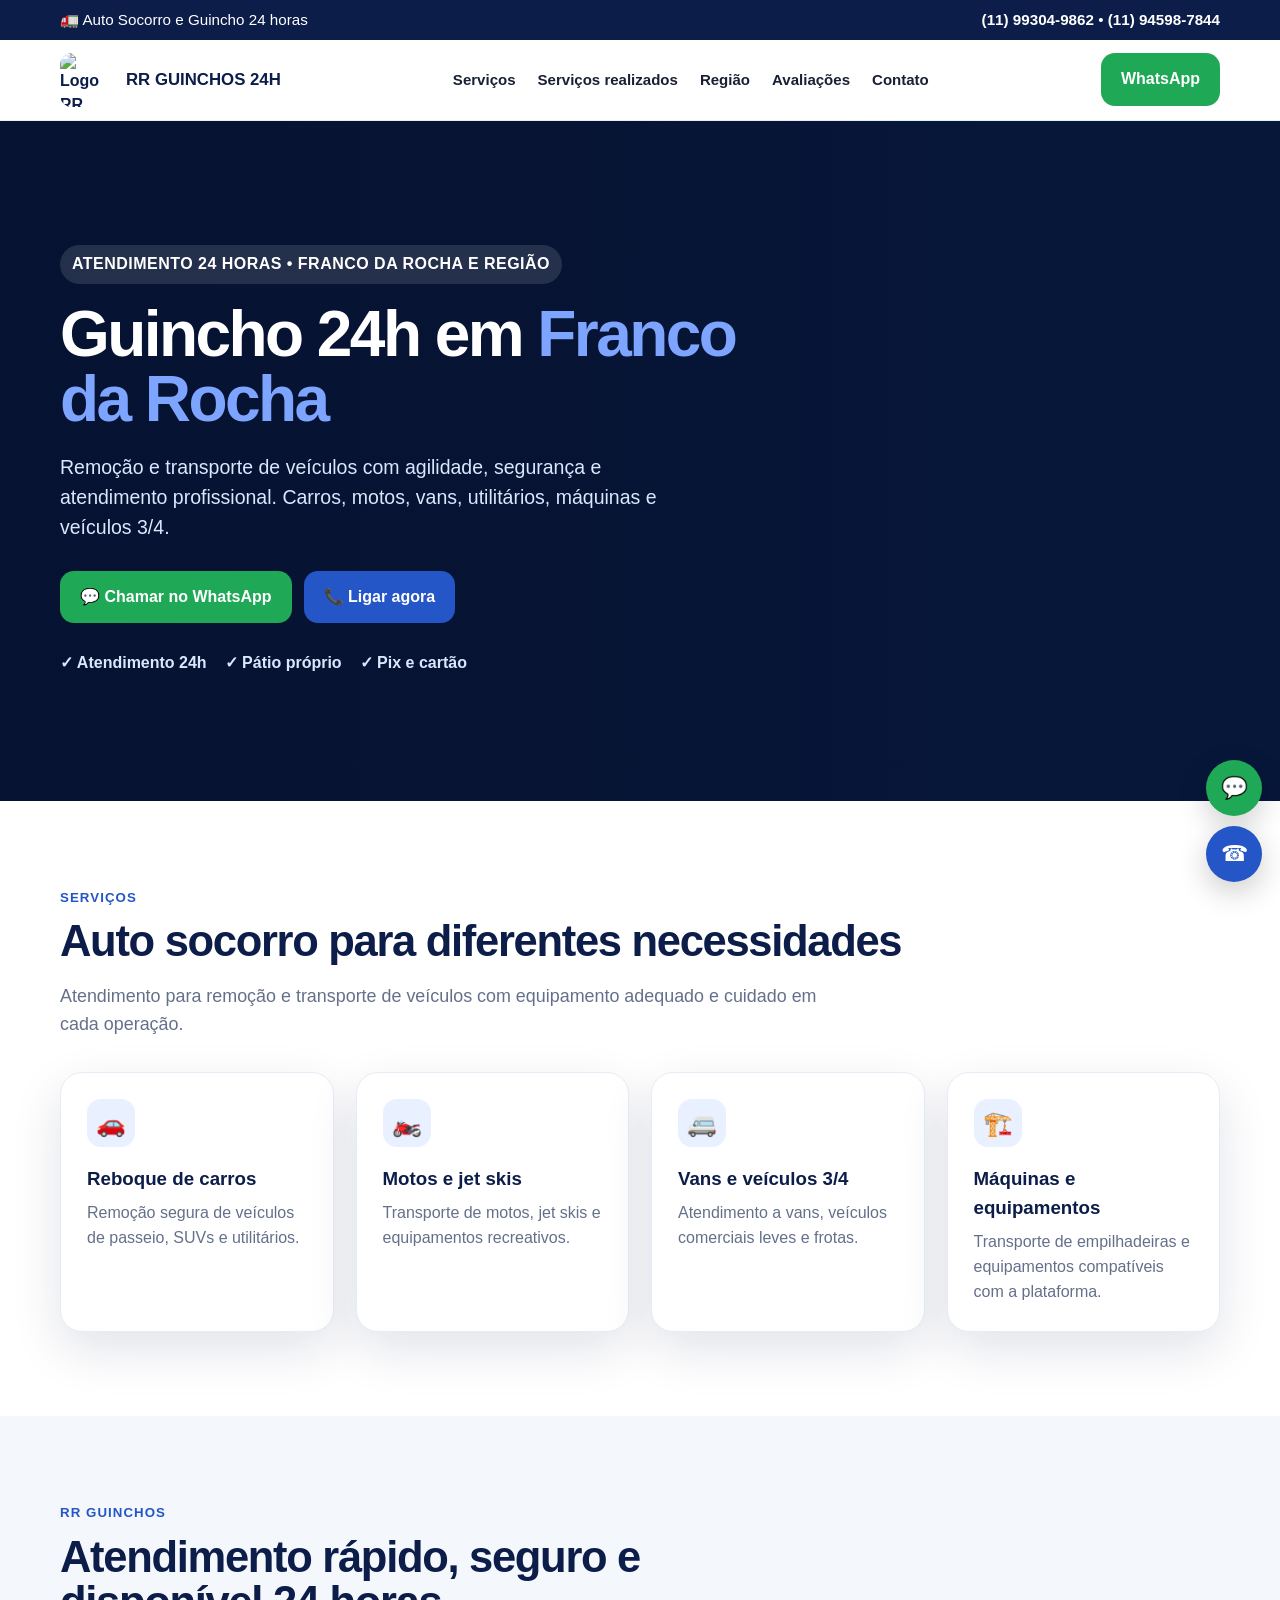
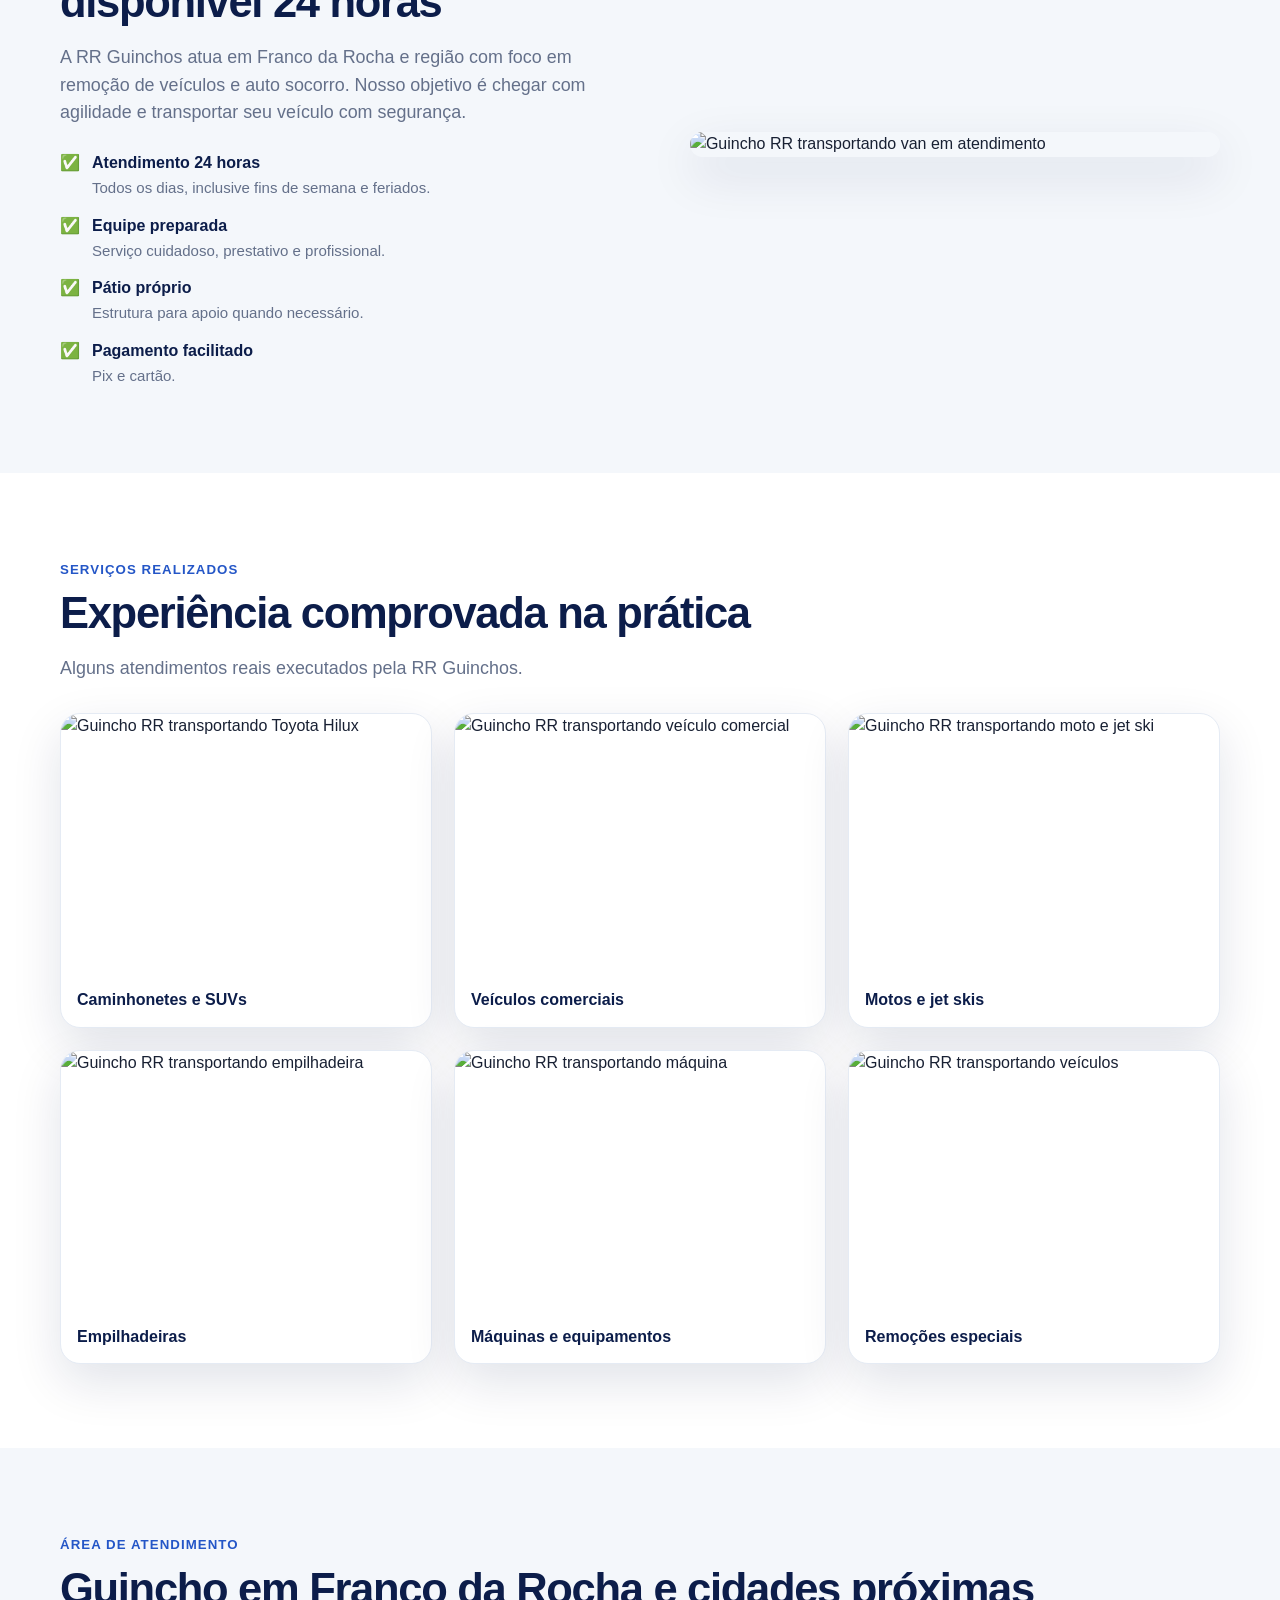
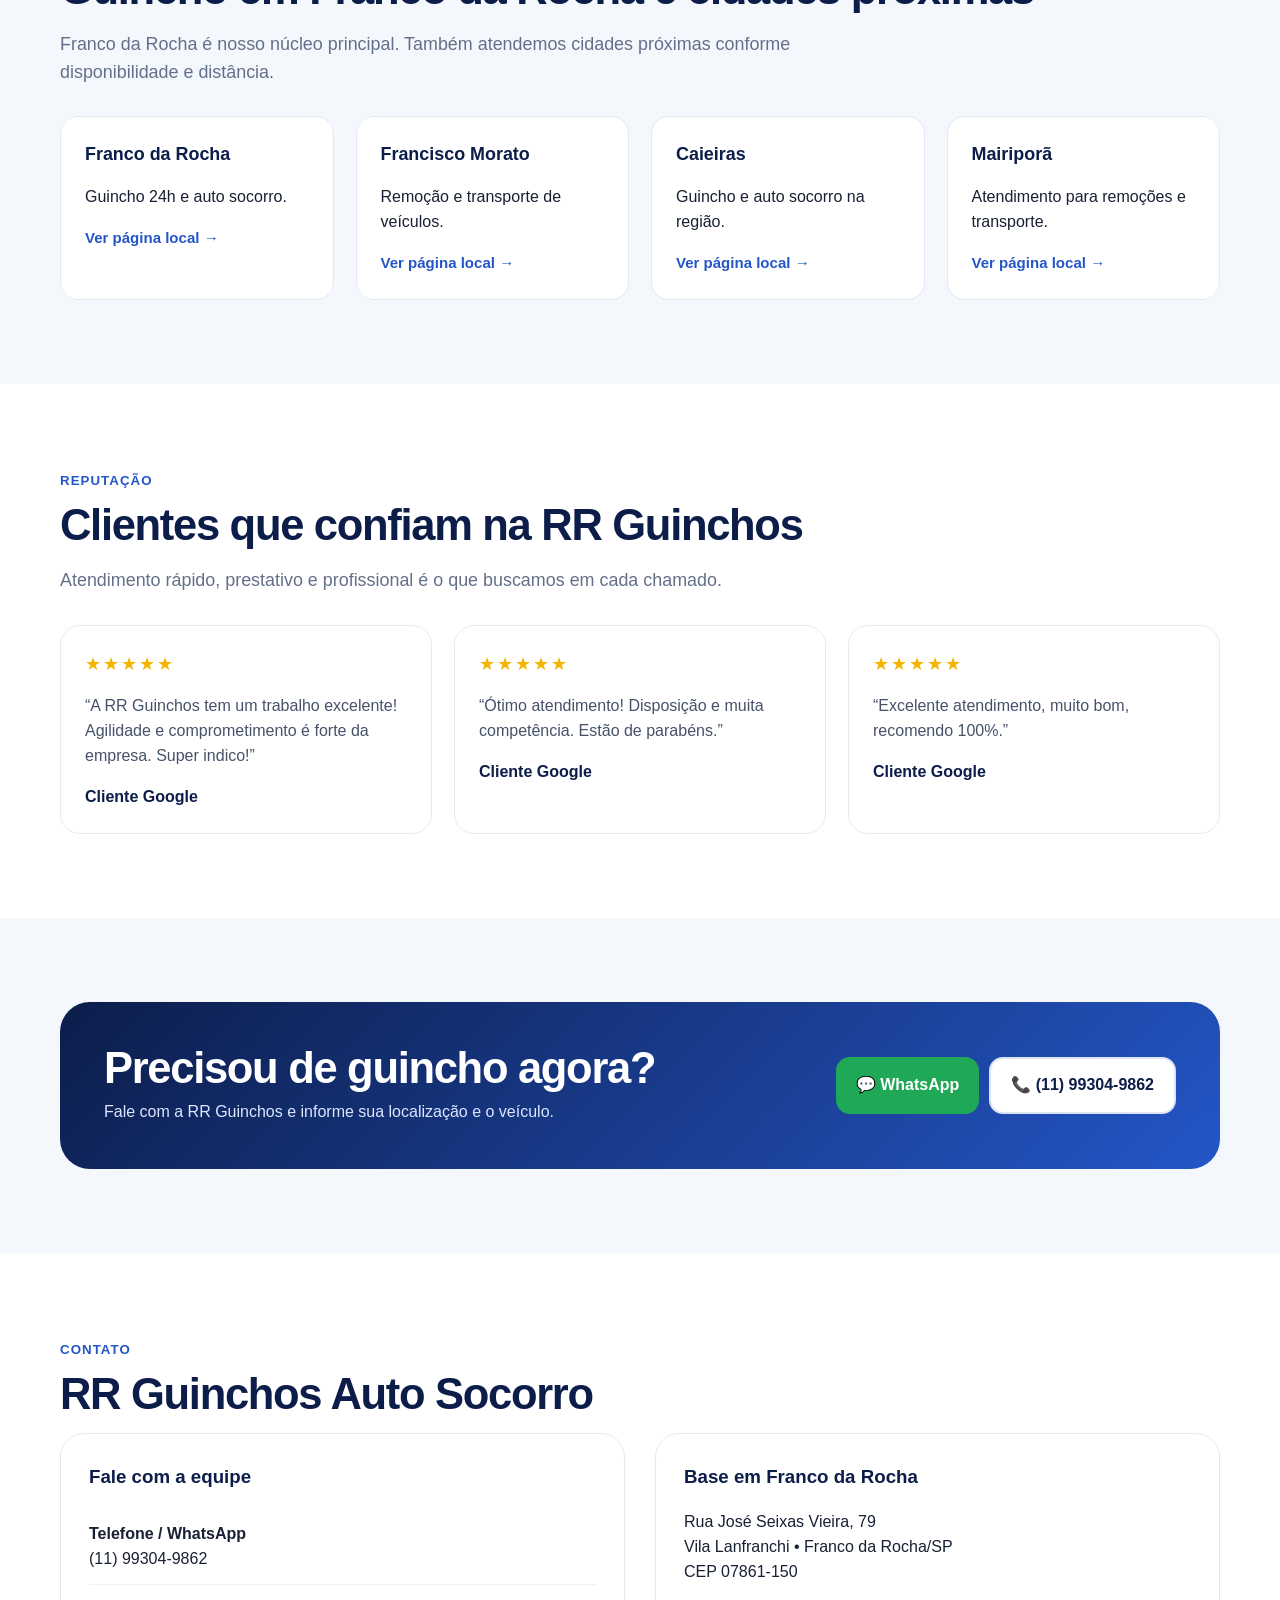
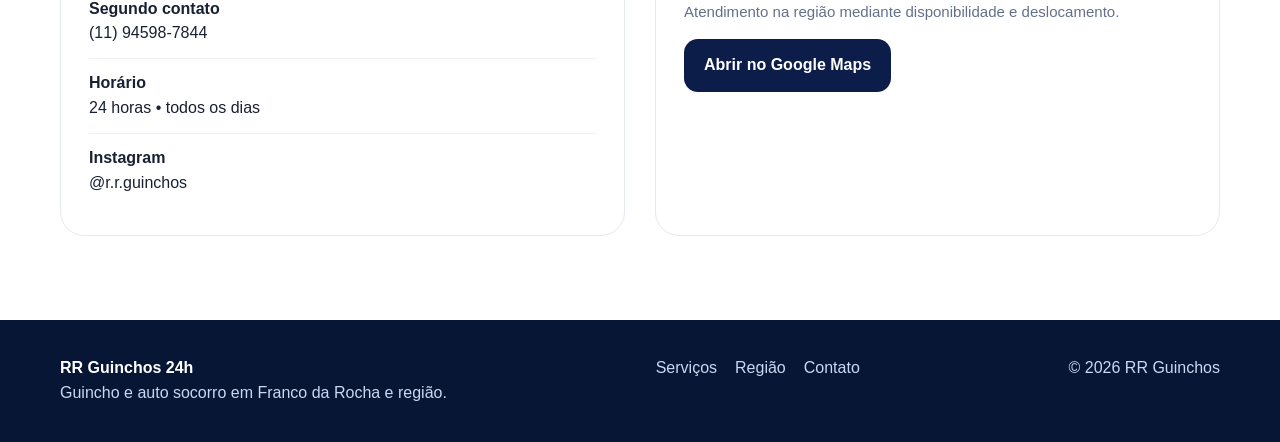
==== index.html @ 1c88ed82 "Add files via upload" ====
<!doctype html><html lang="pt-BR"><head><meta charset="utf-8"><meta name="viewport" content="width=device-width,initial-scale=1"><title>Guincho 24h em Franco da Rocha | RR Guinchos Auto Socorro</title><meta name="description" content="RR Guinchos: guincho 24 horas e auto socorro em Franco da Rocha e região. Remoção de carros, motos, vans, utilitários e veículos 3/4. Ligue ou chame no WhatsApp."><meta name="robots" content="index,follow"><link rel="canonical" href="https://rrguinchos24h.com.br/"><link rel="stylesheet" href="styles.css"><meta property="og:title" content="RR Guinchos 24h | Franco da Rocha e região"><meta property="og:description" content="Guincho e auto socorro 24 horas. Atendimento rápido, seguro e profissional."><meta property="og:image" content="https://rrguinchos24h.com.br/assets/hilux.jpg"><meta property="og:type" content="website"><script type="application/ld+json">{"@context":"https://schema.org","@type":"TowingService","name":"R.R Guinchos Auto socorro","url":"https://rrguinchos24h.com.br/","telephone":["+55 11 99304-9862","+55 11 94598-7844"],"image":"https://rrguinchos24h.com.br/assets/hilux.jpg","priceRange":"$$","openingHours":"Mo-Su 00:00-23:59","areaServed":["Franco da Rocha","Francisco Morato","Caieiras","Mairiporã"],"address":{"@type":"PostalAddress","streetAddress":"Rua José Seixas Vieira, 79 - Vila Lanfranchi","addressLocality":"Franco da Rocha","addressRegion":"SP","postalCode":"07861-150","addressCountry":"BR"},"sameAs":["https://www.instagram.com/r.r.guinchos"]}</script></head><body>
<div class="topbar"><div class="container"><span>🚛 Auto Socorro e Guincho 24 horas</span><span><a href="tel:+5511993049862">(11) 99304-9862</a> • <a href="tel:+5511945987844">(11) 94598-7844</a></span></div></div>
<header><div class="container nav"><a class="brand" href="#inicio"><img src="assets/logo.jpg" alt="Logo RR Guinchos"><span>RR GUINCHOS 24H</span></a><nav class="menu"><a href="#servicos">Serviços</a><a href="#frota">Serviços realizados</a><a href="#regiao">Região</a><a href="#avaliacoes">Avaliações</a><a href="#contato">Contato</a></nav><a class="btn btn-whats" href="https://wa.me/5511993049862?text=Olá%2C%20preciso%20de%20um%20guincho." target="_blank" rel="noopener">WhatsApp</a></div></header>
<main id="inicio"><section class="hero"><div class="container"><div class="hero-copy"><div class="eyebrow">ATENDIMENTO 24 HORAS • FRANCO DA ROCHA E REGIÃO</div><h1>Guincho 24h em <span>Franco da Rocha</span></h1><p>Remoção e transporte de veículos com agilidade, segurança e atendimento profissional. Carros, motos, vans, utilitários, máquinas e veículos 3/4.</p><div class="hero-actions"><a class="btn btn-whats" href="https://wa.me/5511993049862?text=Olá%2C%20preciso%20de%20um%20guincho." target="_blank" rel="noopener">💬 Chamar no WhatsApp</a><a class="btn btn-primary" href="tel:+5511993049862">📞 Ligar agora</a></div><div class="hero-trust"><span>✓ Atendimento 24h</span><span>✓ Pátio próprio</span><span>✓ Pix e cartão</span></div></div></div></section>
<section id="servicos" class="section"><div class="container"><span class="kicker">Serviços</span><h2>Auto socorro para diferentes necessidades</h2><p class="lead">Atendimento para remoção e transporte de veículos com equipamento adequado e cuidado em cada operação.</p><div class="grid cards"><article class="card"><div class="icon">🚗</div><h3>Reboque de carros</h3><p>Remoção segura de veículos de passeio, SUVs e utilitários.</p></article><article class="card"><div class="icon">🏍️</div><h3>Motos e jet skis</h3><p>Transporte de motos, jet skis e equipamentos recreativos.</p></article><article class="card"><div class="icon">🚐</div><h3>Vans e veículos 3/4</h3><p>Atendimento a vans, veículos comerciais leves e frotas.</p></article><article class="card"><div class="icon">🏗️</div><h3>Máquinas e equipamentos</h3><p>Transporte de empilhadeiras e equipamentos compatíveis com a plataforma.</p></article></div></div></section>
<section class="section alt"><div class="container split"><div><span class="kicker">RR Guinchos</span><h2>Atendimento rápido, seguro e disponível 24 horas</h2><p class="lead">A RR Guinchos atua em Franco da Rocha e região com foco em remoção de veículos e auto socorro. Nosso objetivo é chegar com agilidade e transportar seu veículo com segurança.</p><div class="checklist"><div class="check">✅ <div><b>Atendimento 24 horas</b><br><span class="small">Todos os dias, inclusive fins de semana e feriados.</span></div></div><div class="check">✅ <div><b>Equipe preparada</b><br><span class="small">Serviço cuidadoso, prestativo e profissional.</span></div></div><div class="check">✅ <div><b>Pátio próprio</b><br><span class="small">Estrutura para apoio quando necessário.</span></div></div><div class="check">✅ <div><b>Pagamento facilitado</b><br><span class="small">Pix e cartão.</span></div></div></div></div><img src="assets/van-escolar.jpg" alt="Guincho RR transportando van em atendimento"></div></section>
<section id="frota" class="section"><div class="container"><span class="kicker">Serviços realizados</span><h2>Experiência comprovada na prática</h2><p class="lead">Alguns atendimentos reais executados pela RR Guinchos.</p><div class="grid gallery"><figure><img src="assets/hilux.jpg" alt="Guincho RR transportando Toyota Hilux"><figcaption>Caminhonetes e SUVs</figcaption></figure><figure><img src="assets/caminhao-mercado-livre.jpg" alt="Guincho RR transportando veículo comercial"><figcaption>Veículos comerciais</figcaption></figure><figure><img src="assets/moto-jet-ski.jpg" alt="Guincho RR transportando moto e jet ski"><figcaption>Motos e jet skis</figcaption></figure><figure><img src="assets/empilhadeira.jpg" alt="Guincho RR transportando empilhadeira"><figcaption>Empilhadeiras</figcaption></figure><figure><img src="assets/maquina.jpg" alt="Guincho RR transportando máquina"><figcaption>Máquinas e equipamentos</figcaption></figure><figure><img src="assets/pericia.jpg" alt="Guincho RR transportando veículos"><figcaption>Remoções especiais</figcaption></figure></div></div></section>
<section id="regiao" class="section alt"><div class="container"><span class="kicker">Área de atendimento</span><h2>Guincho em Franco da Rocha e cidades próximas</h2><p class="lead">Franco da Rocha é nosso núcleo principal. Também atendemos cidades próximas conforme disponibilidade e distância.</p><div class="grid cities"><div class="city"><strong>Franco da Rocha</strong><p>Guincho 24h e auto socorro.</p><a href="guincho-franco-da-rocha.html">Ver página local →</a></div><div class="city"><strong>Francisco Morato</strong><p>Remoção e transporte de veículos.</p><a href="guincho-francisco-morato.html">Ver página local →</a></div><div class="city"><strong>Caieiras</strong><p>Guincho e auto socorro na região.</p><a href="guincho-caieiras.html">Ver página local →</a></div><div class="city"><strong>Mairiporã</strong><p>Atendimento para remoções e transporte.</p><a href="guincho-mairipora.html">Ver página local →</a></div></div></div></section>
<section id="avaliacoes" class="section"><div class="container"><span class="kicker">Reputação</span><h2>Clientes que confiam na RR Guinchos</h2><p class="lead">Atendimento rápido, prestativo e profissional é o que buscamos em cada chamado.</p><div class="grid reviews"><article class="review"><div class="stars">★★★★★</div><p>“A RR Guinchos tem um trabalho excelente! Agilidade e comprometimento é forte da empresa. Super indico!”</p><strong>Cliente Google</strong></article><article class="review"><div class="stars">★★★★★</div><p>“Ótimo atendimento! Disposição e muita competência. Estão de parabéns.”</p><strong>Cliente Google</strong></article><article class="review"><div class="stars">★★★★★</div><p>“Excelente atendimento, muito bom, recomendo 100%.”</p><strong>Cliente Google</strong></article></div></div></section>
<section class="section alt"><div class="container"><div class="cta"><div><h2>Precisou de guincho agora?</h2><p>Fale com a RR Guinchos e informe sua localização e o veículo.</p></div><div class="cta-actions"><a class="btn btn-whats" href="https://wa.me/5511993049862?text=Olá%2C%20preciso%20de%20um%20guincho." target="_blank" rel="noopener">💬 WhatsApp</a><a class="btn btn-outline" href="tel:+5511993049862">📞 (11) 99304-9862</a></div></div></div></section>
<section id="contato" class="section"><div class="container"><span class="kicker">Contato</span><h2>RR Guinchos Auto Socorro</h2><div class="grid contact-grid"><div class="contact-box"><h3>Fale com a equipe</h3><div class="contact-line"><b>Telefone / WhatsApp</b><br><a href="tel:+5511993049862">(11) 99304-9862</a></div><div class="contact-line"><b>Segundo contato</b><br><a href="tel:+5511945987844">(11) 94598-7844</a></div><div class="contact-line"><b>Horário</b><br>24 horas • todos os dias</div><div class="contact-line"><b>Instagram</b><br><a href="https://www.instagram.com/r.r.guinchos" target="_blank" rel="noopener">@r.r.guinchos</a></div></div><div class="contact-box"><h3>Base em Franco da Rocha</h3><p>Rua José Seixas Vieira, 79<br>Vila Lanfranchi • Franco da Rocha/SP<br>CEP 07861-150</p><p class="small">Atendimento na região mediante disponibilidade e deslocamento.</p><a class="btn btn-dark" href="https://www.google.com/maps/search/?api=1&query=R.R+Guinchos+Auto+socorro+Franco+da+Rocha" target="_blank" rel="noopener">Abrir no Google Maps</a></div></div></div></section></main>
<footer><div class="container footer-row"><div><strong>RR Guinchos 24h</strong><br><span>Guincho e auto socorro em Franco da Rocha e região.</span></div><div class="footer-links"><a href="#servicos">Serviços</a><a href="#regiao">Região</a><a href="#contato">Contato</a></div><div>© 2026 RR Guinchos</div></div></footer>
<div class="floating"><a class="wa" aria-label="WhatsApp" href="https://wa.me/5511993049862?text=Olá%2C%20preciso%20de%20um%20guincho." target="_blank">💬</a><a class="ph" aria-label="Ligar" href="tel:+5511993049862">☎</a></div></body></html>
---- styles.css ----
:root{--navy:#0c1d4a;--blue:#163b8f;--blue2:#2456c7;--black:#0a0a0a;--white:#fff;--light:#f4f7fb;--green:#1fa855;--text:#182033;--muted:#64708a;--radius:22px;--shadow:0 18px 50px rgba(10,28,70,.12)}
*{box-sizing:border-box}html{scroll-behavior:smooth}body{margin:0;font-family:Arial,Helvetica,sans-serif;color:var(--text);background:#fff;line-height:1.55}a{text-decoration:none;color:inherit}img{max-width:100%;display:block}.container{width:min(1160px,92%);margin:auto}
.topbar{background:var(--navy);color:#fff;font-size:.95rem}.topbar .container{display:flex;justify-content:space-between;align-items:center;padding:8px 0;gap:16px;flex-wrap:wrap}.topbar a{font-weight:700}
header{position:sticky;top:0;background:rgba(255,255,255,.95);backdrop-filter:blur(10px);z-index:50;border-bottom:1px solid #e8edf6}.nav{display:flex;align-items:center;justify-content:space-between;padding:13px 0;gap:20px}.brand{display:flex;align-items:center;gap:12px;font-weight:800;color:var(--navy)}.brand img{width:54px;height:54px;object-fit:cover;border-radius:12px}.brand span{font-size:1.05rem}.menu{display:flex;gap:22px;align-items:center;font-weight:700;font-size:.94rem}.menu a:hover{color:var(--blue2)}
.btn{display:inline-flex;align-items:center;justify-content:center;gap:9px;padding:14px 20px;border-radius:14px;font-weight:800;border:0;cursor:pointer;transition:.2s}.btn:hover{transform:translateY(-1px)}.btn-primary{background:var(--blue2);color:#fff}.btn-whats{background:var(--green);color:#fff}.btn-dark{background:var(--navy);color:#fff}.btn-outline{border:2px solid #dbe4f4;color:var(--navy);background:#fff}
.hero{position:relative;min-height:680px;display:grid;align-items:center;background:#07183c;overflow:hidden}.hero:before{content:"";position:absolute;inset:0;background:linear-gradient(90deg,rgba(6,18,49,.95) 0%,rgba(6,18,49,.75) 45%,rgba(6,18,49,.15) 78%),url('assets/hilux.jpg') center/cover no-repeat}.hero .container{position:relative;z-index:2}.hero-copy{max-width:680px;color:#fff;padding:90px 0}.eyebrow{display:inline-flex;padding:7px 12px;border-radius:999px;background:rgba(255,255,255,.12);font-weight:800;letter-spacing:.03em;margin-bottom:18px}.hero h1{font-size:clamp(2.5rem,5vw,5rem);line-height:1.02;margin:0 0 18px;letter-spacing:-.04em}.hero h1 span{color:#7da4ff}.hero p{font-size:1.22rem;max-width:620px;color:#dce7ff}.hero-actions{display:flex;gap:12px;flex-wrap:wrap;margin-top:28px}.hero-trust{display:flex;gap:18px;flex-wrap:wrap;margin-top:28px;color:#dce7ff;font-weight:700}.hero-trust span{display:flex;gap:7px;align-items:center}
.section{padding:84px 0}.section.alt{background:var(--light)}.kicker{color:var(--blue2);font-weight:800;text-transform:uppercase;letter-spacing:.08em;font-size:.83rem}.section h2{font-size:clamp(2rem,3.4vw,3.4rem);line-height:1.05;margin:10px 0 16px;color:var(--navy);letter-spacing:-.03em}.lead{font-size:1.12rem;color:var(--muted);max-width:760px}.grid{display:grid;gap:22px}.cards{grid-template-columns:repeat(4,1fr);margin-top:34px}.card{background:#fff;border:1px solid #e6ecf6;border-radius:var(--radius);padding:26px;box-shadow:var(--shadow)}.card .icon{width:48px;height:48px;border-radius:14px;background:#e9f0ff;color:var(--blue2);display:grid;place-items:center;font-size:1.5rem;margin-bottom:17px}.card h3{margin:0 0 8px;color:var(--navy)}.card p{color:var(--muted);margin:0}
.gallery{grid-template-columns:repeat(3,1fr);margin-top:30px}.gallery figure{margin:0;border-radius:20px;overflow:hidden;background:#fff;box-shadow:var(--shadow);border:1px solid #e5ebf4}.gallery img{width:100%;height:260px;object-fit:cover}.gallery figcaption{padding:14px 16px;font-weight:800;color:var(--navy)}
.split{display:grid;grid-template-columns:1.05fr .95fr;gap:44px;align-items:center}.split img{border-radius:26px;box-shadow:var(--shadow)}.checklist{display:grid;gap:13px;margin-top:24px}.check{display:flex;gap:12px;align-items:flex-start}.check b{color:var(--navy)}
.cities{grid-template-columns:repeat(4,1fr);margin-top:30px}.city{padding:24px;border-radius:18px;background:#fff;border:1px solid #e2e9f5}.city strong{display:block;color:var(--navy);font-size:1.12rem;margin-bottom:6px}.city a{color:var(--blue2);font-weight:800;font-size:.94rem}
.reviews{grid-template-columns:repeat(3,1fr);margin-top:30px}.review{background:#fff;border-radius:20px;padding:24px;border:1px solid #e5ebf4}.stars{color:#f4b400;font-size:1.15rem;letter-spacing:2px}.review p{color:#46526a}.review strong{color:var(--navy)}
.cta{background:linear-gradient(135deg,var(--navy),var(--blue2));color:#fff;border-radius:30px;padding:44px;display:flex;align-items:center;justify-content:space-between;gap:25px;flex-wrap:wrap}.cta h2{color:#fff;margin:0 0 8px}.cta p{margin:0;color:#dce7ff}.cta-actions{display:flex;gap:10px;flex-wrap:wrap}
.contact-grid{grid-template-columns:1fr 1fr;gap:30px}.contact-box{background:#fff;border:1px solid #e4eaf4;border-radius:24px;padding:28px}.contact-box h3{color:var(--navy);margin-top:0}.contact-line{padding:12px 0;border-bottom:1px solid #eef2f8}.contact-line:last-child{border:0}.small{color:var(--muted);font-size:.94rem}
footer{background:#071634;color:#cbd8f3;padding:36px 0}.footer-row{display:flex;justify-content:space-between;gap:20px;flex-wrap:wrap}.footer-row strong{color:#fff}.footer-links{display:flex;gap:18px;flex-wrap:wrap}
.floating{position:fixed;right:18px;bottom:18px;z-index:60;display:flex;flex-direction:column;gap:10px}.floating a{width:56px;height:56px;border-radius:50%;display:grid;place-items:center;color:white;font-size:1.35rem;box-shadow:0 10px 30px rgba(0,0,0,.2)}.floating .wa{background:var(--green)}.floating .ph{background:var(--blue2)}
@media(max-width:900px){.menu{display:none}.cards,.cities{grid-template-columns:repeat(2,1fr)}.gallery{grid-template-columns:repeat(2,1fr)}.reviews{grid-template-columns:1fr}.split,.contact-grid{grid-template-columns:1fr}.hero{min-height:620px}.hero:before{background:linear-gradient(180deg,rgba(5,17,47,.86),rgba(5,17,47,.76)),url('assets/hilux.jpg') center/cover no-repeat}}
@media(max-width:580px){.section{padding:62px 0}.cards,.cities,.gallery{grid-template-columns:1fr}.hero-copy{padding:70px 0}.hero h1{font-size:2.65rem}.hero-actions .btn{width:100%}.cta{padding:30px 24px}.brand span{display:none}.topbar .container{justify-content:center}.gallery img{height:230px}}
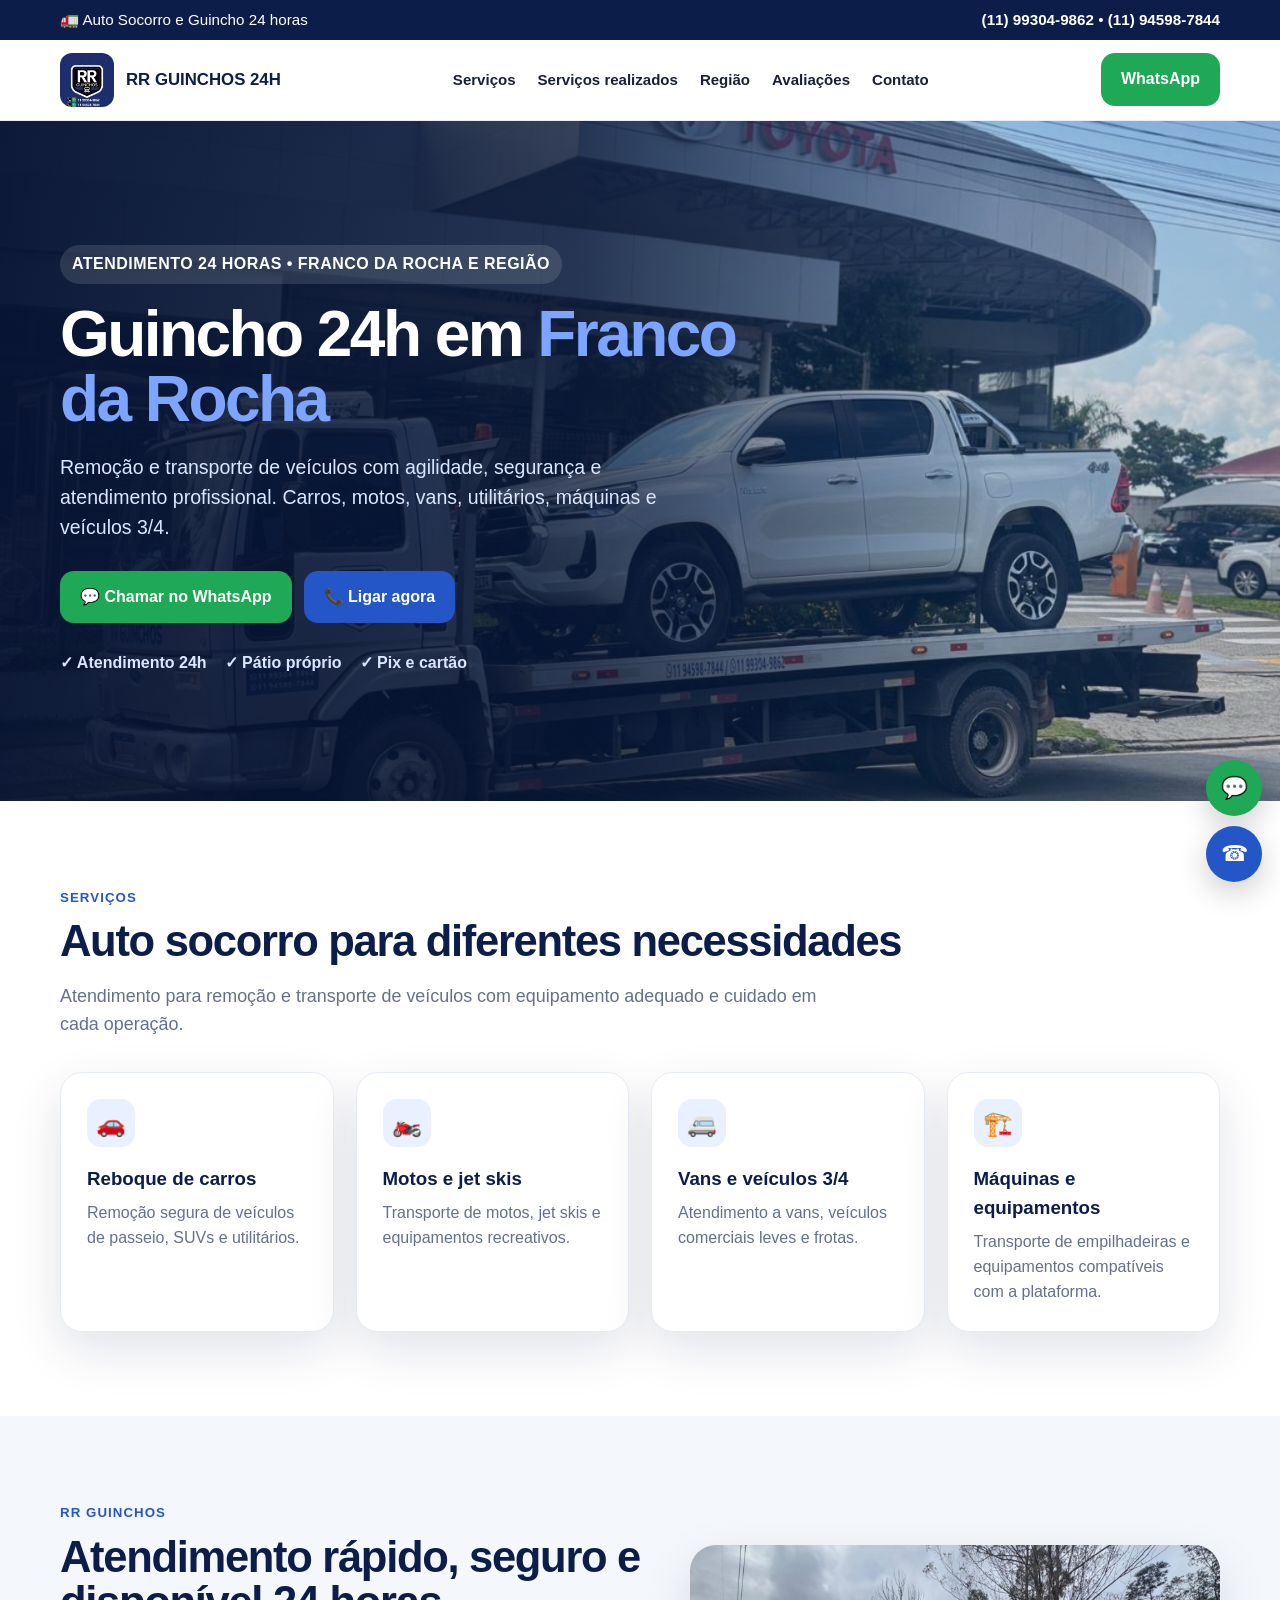
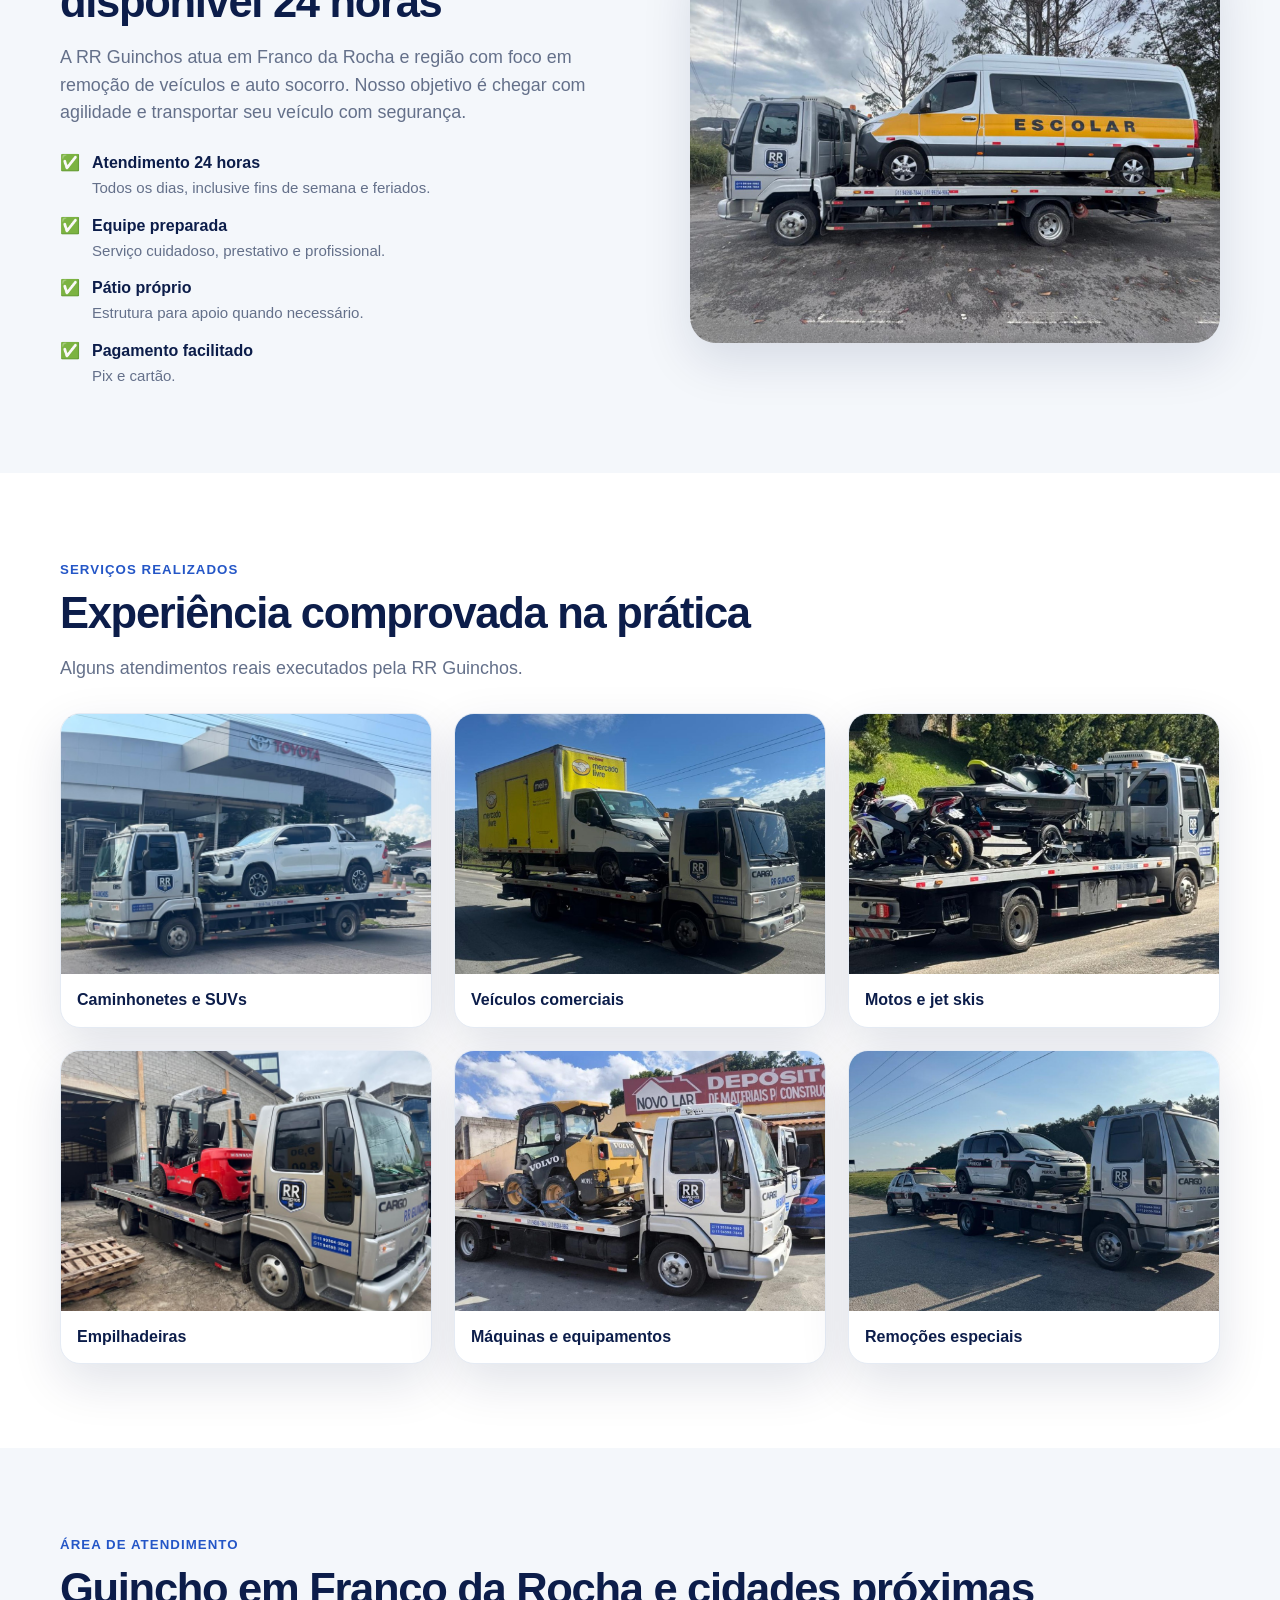
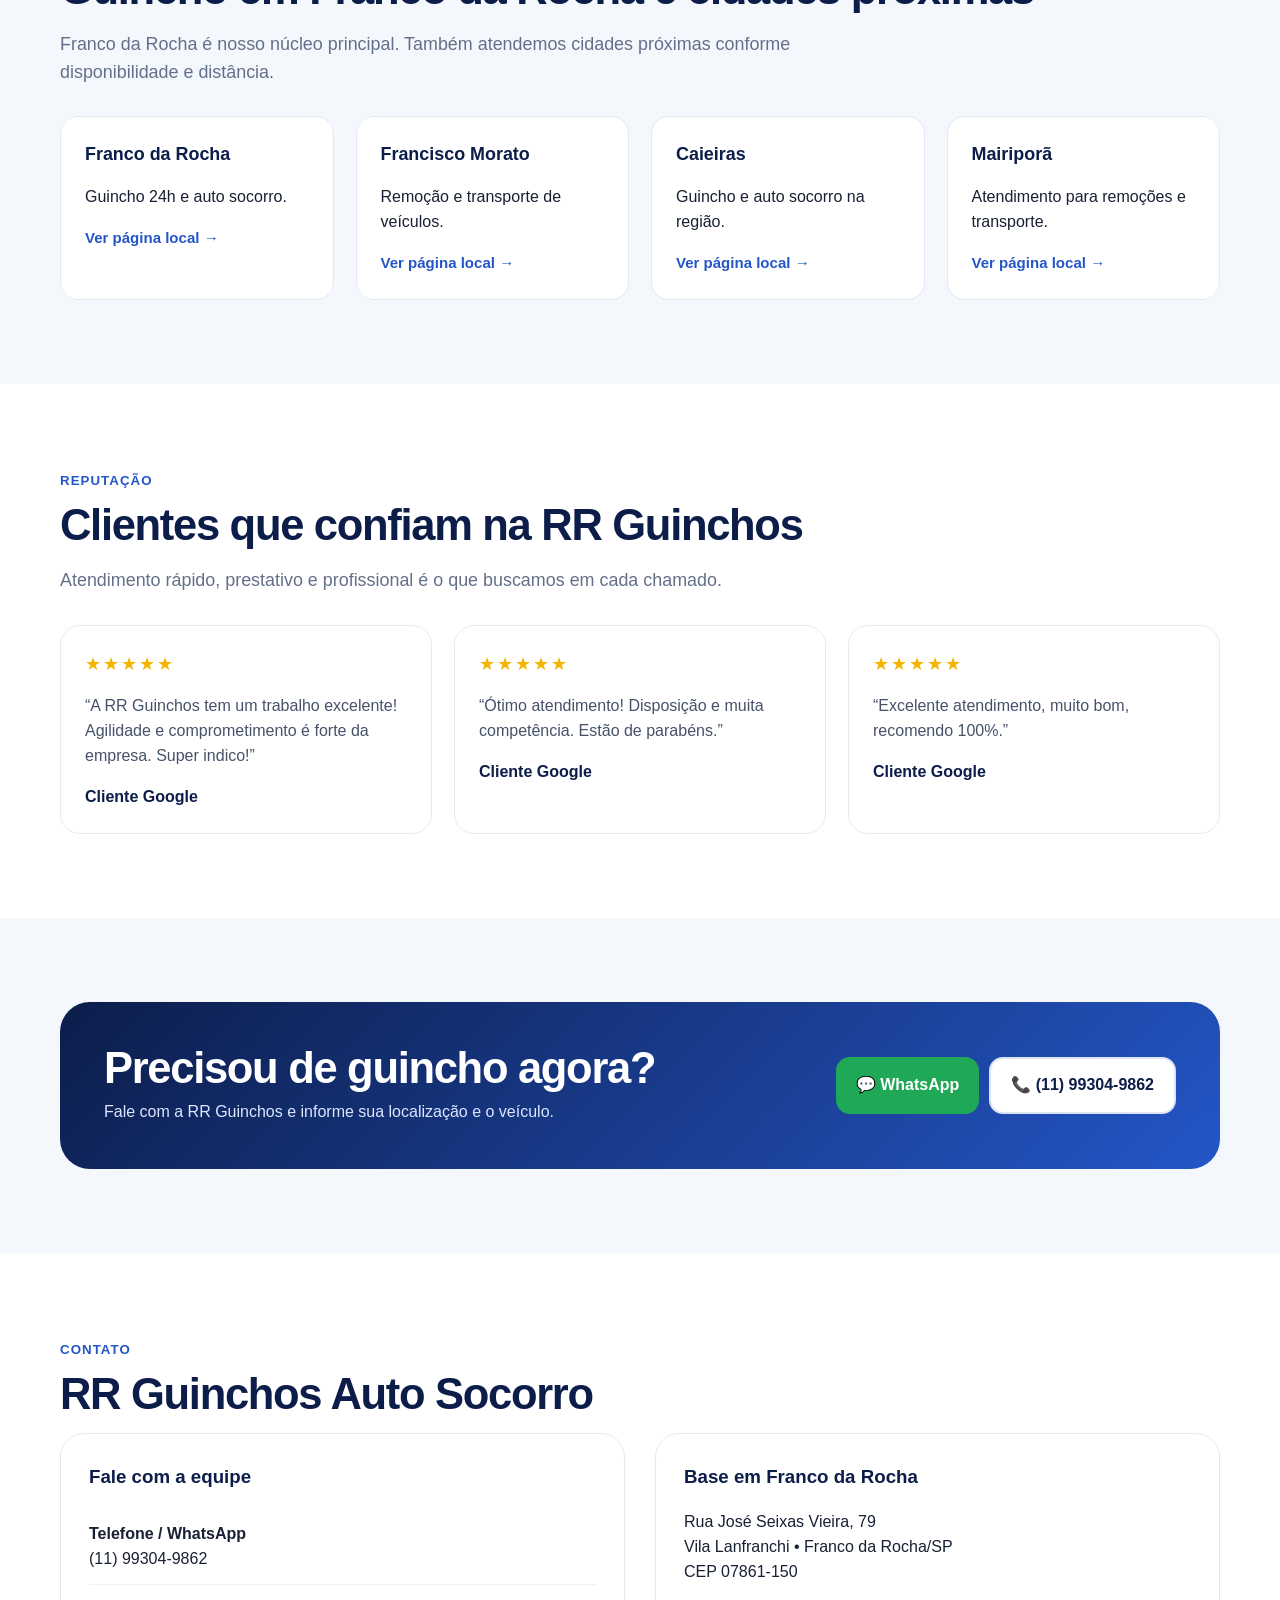
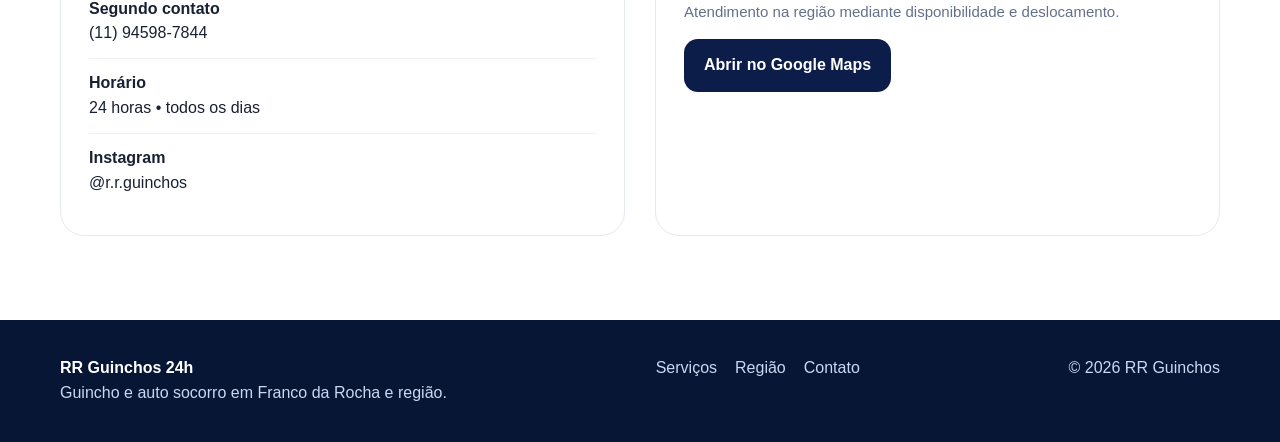
==== commit 44eb85e1: "Add files via upload" ====
--- a/index.html
+++ b/index.html
@@ -1,10 +1,10 @@
-<!doctype html><html lang="pt-BR"><head><meta charset="utf-8"><meta name="viewport" content="width=device-width,initial-scale=1"><title>Guincho 24h em Franco da Rocha | RR Guinchos Auto Socorro</title><meta name="description" content="RR Guinchos: guincho 24 horas e auto socorro em Franco da Rocha e região. Remoção de carros, motos, vans, utilitários e veículos 3/4. Ligue ou chame no WhatsApp."><meta name="robots" content="index,follow"><link rel="canonical" href="https://rrguinchos24h.com.br/"><link rel="stylesheet" href="styles.css"><meta property="og:title" content="RR Guinchos 24h | Franco da Rocha e região"><meta property="og:description" content="Guincho e auto socorro 24 horas. Atendimento rápido, seguro e profissional."><meta property="og:image" content="https://rrguinchos24h.com.br/assets/hilux.jpg"><meta property="og:type" content="website"><script type="application/ld+json">{"@context":"https://schema.org","@type":"TowingService","name":"R.R Guinchos Auto socorro","url":"https://rrguinchos24h.com.br/","telephone":["+55 11 99304-9862","+55 11 94598-7844"],"image":"https://rrguinchos24h.com.br/assets/hilux.jpg","priceRange":"$$","openingHours":"Mo-Su 00:00-23:59","areaServed":["Franco da Rocha","Francisco Morato","Caieiras","Mairiporã"],"address":{"@type":"PostalAddress","streetAddress":"Rua José Seixas Vieira, 79 - Vila Lanfranchi","addressLocality":"Franco da Rocha","addressRegion":"SP","postalCode":"07861-150","addressCountry":"BR"},"sameAs":["https://www.instagram.com/r.r.guinchos"]}</script></head><body>
+<!doctype html><html lang="pt-BR"><head><meta charset="utf-8"><meta name="viewport" content="width=device-width,initial-scale=1"><title>Guincho 24h em Franco da Rocha | RR Guinchos Auto Socorro</title><meta name="description" content="RR Guinchos: guincho 24 horas e auto socorro em Franco da Rocha e região. Remoção de carros, motos, vans, utilitários e veículos 3/4. Ligue ou chame no WhatsApp."><meta name="robots" content="index,follow"><link rel="canonical" href="https://rrguinchos24h.com.br/"><link rel="stylesheet" href="styles.css"><meta property="og:title" content="RR Guinchos 24h | Franco da Rocha e região"><meta property="og:description" content="Guincho e auto socorro 24 horas. Atendimento rápido, seguro e profissional."><meta property="og:image" content="https://rrguinchos24h.com.br/hilux.jpg"><meta property="og:type" content="website"><script type="application/ld+json">{"@context":"https://schema.org","@type":"TowingService","name":"R.R Guinchos Auto socorro","url":"https://rrguinchos24h.com.br/","telephone":["+55 11 99304-9862","+55 11 94598-7844"],"image":"https://rrguinchos24h.com.br/hilux.jpg","priceRange":"$$","openingHours":"Mo-Su 00:00-23:59","areaServed":["Franco da Rocha","Francisco Morato","Caieiras","Mairiporã"],"address":{"@type":"PostalAddress","streetAddress":"Rua José Seixas Vieira, 79 - Vila Lanfranchi","addressLocality":"Franco da Rocha","addressRegion":"SP","postalCode":"07861-150","addressCountry":"BR"},"sameAs":["https://www.instagram.com/r.r.guinchos"]}</script></head><body>
 <div class="topbar"><div class="container"><span>🚛 Auto Socorro e Guincho 24 horas</span><span><a href="tel:+5511993049862">(11) 99304-9862</a> • <a href="tel:+5511945987844">(11) 94598-7844</a></span></div></div>
-<header><div class="container nav"><a class="brand" href="#inicio"><img src="assets/logo.jpg" alt="Logo RR Guinchos"><span>RR GUINCHOS 24H</span></a><nav class="menu"><a href="#servicos">Serviços</a><a href="#frota">Serviços realizados</a><a href="#regiao">Região</a><a href="#avaliacoes">Avaliações</a><a href="#contato">Contato</a></nav><a class="btn btn-whats" href="https://wa.me/5511993049862?text=Olá%2C%20preciso%20de%20um%20guincho." target="_blank" rel="noopener">WhatsApp</a></div></header>
+<header><div class="container nav"><a class="brand" href="#inicio"><img src="logo.jpg" alt="Logo RR Guinchos"><span>RR GUINCHOS 24H</span></a><nav class="menu"><a href="#servicos">Serviços</a><a href="#frota">Serviços realizados</a><a href="#regiao">Região</a><a href="#avaliacoes">Avaliações</a><a href="#contato">Contato</a></nav><a class="btn btn-whats" href="https://wa.me/5511993049862?text=Olá%2C%20preciso%20de%20um%20guincho." target="_blank" rel="noopener">WhatsApp</a></div></header>
 <main id="inicio"><section class="hero"><div class="container"><div class="hero-copy"><div class="eyebrow">ATENDIMENTO 24 HORAS • FRANCO DA ROCHA E REGIÃO</div><h1>Guincho 24h em <span>Franco da Rocha</span></h1><p>Remoção e transporte de veículos com agilidade, segurança e atendimento profissional. Carros, motos, vans, utilitários, máquinas e veículos 3/4.</p><div class="hero-actions"><a class="btn btn-whats" href="https://wa.me/5511993049862?text=Olá%2C%20preciso%20de%20um%20guincho." target="_blank" rel="noopener">💬 Chamar no WhatsApp</a><a class="btn btn-primary" href="tel:+5511993049862">📞 Ligar agora</a></div><div class="hero-trust"><span>✓ Atendimento 24h</span><span>✓ Pátio próprio</span><span>✓ Pix e cartão</span></div></div></div></section>
 <section id="servicos" class="section"><div class="container"><span class="kicker">Serviços</span><h2>Auto socorro para diferentes necessidades</h2><p class="lead">Atendimento para remoção e transporte de veículos com equipamento adequado e cuidado em cada operação.</p><div class="grid cards"><article class="card"><div class="icon">🚗</div><h3>Reboque de carros</h3><p>Remoção segura de veículos de passeio, SUVs e utilitários.</p></article><article class="card"><div class="icon">🏍️</div><h3>Motos e jet skis</h3><p>Transporte de motos, jet skis e equipamentos recreativos.</p></article><article class="card"><div class="icon">🚐</div><h3>Vans e veículos 3/4</h3><p>Atendimento a vans, veículos comerciais leves e frotas.</p></article><article class="card"><div class="icon">🏗️</div><h3>Máquinas e equipamentos</h3><p>Transporte de empilhadeiras e equipamentos compatíveis com a plataforma.</p></article></div></div></section>
-<section class="section alt"><div class="container split"><div><span class="kicker">RR Guinchos</span><h2>Atendimento rápido, seguro e disponível 24 horas</h2><p class="lead">A RR Guinchos atua em Franco da Rocha e região com foco em remoção de veículos e auto socorro. Nosso objetivo é chegar com agilidade e transportar seu veículo com segurança.</p><div class="checklist"><div class="check">✅ <div><b>Atendimento 24 horas</b><br><span class="small">Todos os dias, inclusive fins de semana e feriados.</span></div></div><div class="check">✅ <div><b>Equipe preparada</b><br><span class="small">Serviço cuidadoso, prestativo e profissional.</span></div></div><div class="check">✅ <div><b>Pátio próprio</b><br><span class="small">Estrutura para apoio quando necessário.</span></div></div><div class="check">✅ <div><b>Pagamento facilitado</b><br><span class="small">Pix e cartão.</span></div></div></div></div><img src="assets/van-escolar.jpg" alt="Guincho RR transportando van em atendimento"></div></section>
-<section id="frota" class="section"><div class="container"><span class="kicker">Serviços realizados</span><h2>Experiência comprovada na prática</h2><p class="lead">Alguns atendimentos reais executados pela RR Guinchos.</p><div class="grid gallery"><figure><img src="assets/hilux.jpg" alt="Guincho RR transportando Toyota Hilux"><figcaption>Caminhonetes e SUVs</figcaption></figure><figure><img src="assets/caminhao-mercado-livre.jpg" alt="Guincho RR transportando veículo comercial"><figcaption>Veículos comerciais</figcaption></figure><figure><img src="assets/moto-jet-ski.jpg" alt="Guincho RR transportando moto e jet ski"><figcaption>Motos e jet skis</figcaption></figure><figure><img src="assets/empilhadeira.jpg" alt="Guincho RR transportando empilhadeira"><figcaption>Empilhadeiras</figcaption></figure><figure><img src="assets/maquina.jpg" alt="Guincho RR transportando máquina"><figcaption>Máquinas e equipamentos</figcaption></figure><figure><img src="assets/pericia.jpg" alt="Guincho RR transportando veículos"><figcaption>Remoções especiais</figcaption></figure></div></div></section>
+<section class="section alt"><div class="container split"><div><span class="kicker">RR Guinchos</span><h2>Atendimento rápido, seguro e disponível 24 horas</h2><p class="lead">A RR Guinchos atua em Franco da Rocha e região com foco em remoção de veículos e auto socorro. Nosso objetivo é chegar com agilidade e transportar seu veículo com segurança.</p><div class="checklist"><div class="check">✅ <div><b>Atendimento 24 horas</b><br><span class="small">Todos os dias, inclusive fins de semana e feriados.</span></div></div><div class="check">✅ <div><b>Equipe preparada</b><br><span class="small">Serviço cuidadoso, prestativo e profissional.</span></div></div><div class="check">✅ <div><b>Pátio próprio</b><br><span class="small">Estrutura para apoio quando necessário.</span></div></div><div class="check">✅ <div><b>Pagamento facilitado</b><br><span class="small">Pix e cartão.</span></div></div></div></div><img src="van-escolar.jpg" alt="Guincho RR transportando van em atendimento"></div></section>
+<section id="frota" class="section"><div class="container"><span class="kicker">Serviços realizados</span><h2>Experiência comprovada na prática</h2><p class="lead">Alguns atendimentos reais executados pela RR Guinchos.</p><div class="grid gallery"><figure><img src="hilux.jpg" alt="Guincho RR transportando Toyota Hilux"><figcaption>Caminhonetes e SUVs</figcaption></figure><figure><img src="caminhao-mercado-livre.jpg" alt="Guincho RR transportando veículo comercial"><figcaption>Veículos comerciais</figcaption></figure><figure><img src="moto-jet-ski.jpg" alt="Guincho RR transportando moto e jet ski"><figcaption>Motos e jet skis</figcaption></figure><figure><img src="empilhadeira.jpg" alt="Guincho RR transportando empilhadeira"><figcaption>Empilhadeiras</figcaption></figure><figure><img src="maquina.jpg" alt="Guincho RR transportando máquina"><figcaption>Máquinas e equipamentos</figcaption></figure><figure><img src="pericia.jpg" alt="Guincho RR transportando veículos"><figcaption>Remoções especiais</figcaption></figure></div></div></section>
 <section id="regiao" class="section alt"><div class="container"><span class="kicker">Área de atendimento</span><h2>Guincho em Franco da Rocha e cidades próximas</h2><p class="lead">Franco da Rocha é nosso núcleo principal. Também atendemos cidades próximas conforme disponibilidade e distância.</p><div class="grid cities"><div class="city"><strong>Franco da Rocha</strong><p>Guincho 24h e auto socorro.</p><a href="guincho-franco-da-rocha.html">Ver página local →</a></div><div class="city"><strong>Francisco Morato</strong><p>Remoção e transporte de veículos.</p><a href="guincho-francisco-morato.html">Ver página local →</a></div><div class="city"><strong>Caieiras</strong><p>Guincho e auto socorro na região.</p><a href="guincho-caieiras.html">Ver página local →</a></div><div class="city"><strong>Mairiporã</strong><p>Atendimento para remoções e transporte.</p><a href="guincho-mairipora.html">Ver página local →</a></div></div></div></section>
 <section id="avaliacoes" class="section"><div class="container"><span class="kicker">Reputação</span><h2>Clientes que confiam na RR Guinchos</h2><p class="lead">Atendimento rápido, prestativo e profissional é o que buscamos em cada chamado.</p><div class="grid reviews"><article class="review"><div class="stars">★★★★★</div><p>“A RR Guinchos tem um trabalho excelente! Agilidade e comprometimento é forte da empresa. Super indico!”</p><strong>Cliente Google</strong></article><article class="review"><div class="stars">★★★★★</div><p>“Ótimo atendimento! Disposição e muita competência. Estão de parabéns.”</p><strong>Cliente Google</strong></article><article class="review"><div class="stars">★★★★★</div><p>“Excelente atendimento, muito bom, recomendo 100%.”</p><strong>Cliente Google</strong></article></div></div></section>
 <section class="section alt"><div class="container"><div class="cta"><div><h2>Precisou de guincho agora?</h2><p>Fale com a RR Guinchos e informe sua localização e o veículo.</p></div><div class="cta-actions"><a class="btn btn-whats" href="https://wa.me/5511993049862?text=Olá%2C%20preciso%20de%20um%20guincho." target="_blank" rel="noopener">💬 WhatsApp</a><a class="btn btn-outline" href="tel:+5511993049862">📞 (11) 99304-9862</a></div></div></div></section>
--- a/styles.css
+++ b/styles.css
@@ -3,7 +3,7 @@
 .topbar{background:var(--navy);color:#fff;font-size:.95rem}.topbar .container{display:flex;justify-content:space-between;align-items:center;padding:8px 0;gap:16px;flex-wrap:wrap}.topbar a{font-weight:700}
 header{position:sticky;top:0;background:rgba(255,255,255,.95);backdrop-filter:blur(10px);z-index:50;border-bottom:1px solid #e8edf6}.nav{display:flex;align-items:center;justify-content:space-between;padding:13px 0;gap:20px}.brand{display:flex;align-items:center;gap:12px;font-weight:800;color:var(--navy)}.brand img{width:54px;height:54px;object-fit:cover;border-radius:12px}.brand span{font-size:1.05rem}.menu{display:flex;gap:22px;align-items:center;font-weight:700;font-size:.94rem}.menu a:hover{color:var(--blue2)}
 .btn{display:inline-flex;align-items:center;justify-content:center;gap:9px;padding:14px 20px;border-radius:14px;font-weight:800;border:0;cursor:pointer;transition:.2s}.btn:hover{transform:translateY(-1px)}.btn-primary{background:var(--blue2);color:#fff}.btn-whats{background:var(--green);color:#fff}.btn-dark{background:var(--navy);color:#fff}.btn-outline{border:2px solid #dbe4f4;color:var(--navy);background:#fff}
-.hero{position:relative;min-height:680px;display:grid;align-items:center;background:#07183c;overflow:hidden}.hero:before{content:"";position:absolute;inset:0;background:linear-gradient(90deg,rgba(6,18,49,.95) 0%,rgba(6,18,49,.75) 45%,rgba(6,18,49,.15) 78%),url('assets/hilux.jpg') center/cover no-repeat}.hero .container{position:relative;z-index:2}.hero-copy{max-width:680px;color:#fff;padding:90px 0}.eyebrow{display:inline-flex;padding:7px 12px;border-radius:999px;background:rgba(255,255,255,.12);font-weight:800;letter-spacing:.03em;margin-bottom:18px}.hero h1{font-size:clamp(2.5rem,5vw,5rem);line-height:1.02;margin:0 0 18px;letter-spacing:-.04em}.hero h1 span{color:#7da4ff}.hero p{font-size:1.22rem;max-width:620px;color:#dce7ff}.hero-actions{display:flex;gap:12px;flex-wrap:wrap;margin-top:28px}.hero-trust{display:flex;gap:18px;flex-wrap:wrap;margin-top:28px;color:#dce7ff;font-weight:700}.hero-trust span{display:flex;gap:7px;align-items:center}
+.hero{position:relative;min-height:680px;display:grid;align-items:center;background:#07183c;overflow:hidden}.hero:before{content:"";position:absolute;inset:0;background:linear-gradient(90deg,rgba(6,18,49,.95) 0%,rgba(6,18,49,.75) 45%,rgba(6,18,49,.15) 78%),url('hilux.jpg') center/cover no-repeat}.hero .container{position:relative;z-index:2}.hero-copy{max-width:680px;color:#fff;padding:90px 0}.eyebrow{display:inline-flex;padding:7px 12px;border-radius:999px;background:rgba(255,255,255,.12);font-weight:800;letter-spacing:.03em;margin-bottom:18px}.hero h1{font-size:clamp(2.5rem,5vw,5rem);line-height:1.02;margin:0 0 18px;letter-spacing:-.04em}.hero h1 span{color:#7da4ff}.hero p{font-size:1.22rem;max-width:620px;color:#dce7ff}.hero-actions{display:flex;gap:12px;flex-wrap:wrap;margin-top:28px}.hero-trust{display:flex;gap:18px;flex-wrap:wrap;margin-top:28px;color:#dce7ff;font-weight:700}.hero-trust span{display:flex;gap:7px;align-items:center}
 .section{padding:84px 0}.section.alt{background:var(--light)}.kicker{color:var(--blue2);font-weight:800;text-transform:uppercase;letter-spacing:.08em;font-size:.83rem}.section h2{font-size:clamp(2rem,3.4vw,3.4rem);line-height:1.05;margin:10px 0 16px;color:var(--navy);letter-spacing:-.03em}.lead{font-size:1.12rem;color:var(--muted);max-width:760px}.grid{display:grid;gap:22px}.cards{grid-template-columns:repeat(4,1fr);margin-top:34px}.card{background:#fff;border:1px solid #e6ecf6;border-radius:var(--radius);padding:26px;box-shadow:var(--shadow)}.card .icon{width:48px;height:48px;border-radius:14px;background:#e9f0ff;color:var(--blue2);display:grid;place-items:center;font-size:1.5rem;margin-bottom:17px}.card h3{margin:0 0 8px;color:var(--navy)}.card p{color:var(--muted);margin:0}
 .gallery{grid-template-columns:repeat(3,1fr);margin-top:30px}.gallery figure{margin:0;border-radius:20px;overflow:hidden;background:#fff;box-shadow:var(--shadow);border:1px solid #e5ebf4}.gallery img{width:100%;height:260px;object-fit:cover}.gallery figcaption{padding:14px 16px;font-weight:800;color:var(--navy)}
 .split{display:grid;grid-template-columns:1.05fr .95fr;gap:44px;align-items:center}.split img{border-radius:26px;box-shadow:var(--shadow)}.checklist{display:grid;gap:13px;margin-top:24px}.check{display:flex;gap:12px;align-items:flex-start}.check b{color:var(--navy)}
@@ -13,5 +13,5 @@
 .contact-grid{grid-template-columns:1fr 1fr;gap:30px}.contact-box{background:#fff;border:1px solid #e4eaf4;border-radius:24px;padding:28px}.contact-box h3{color:var(--navy);margin-top:0}.contact-line{padding:12px 0;border-bottom:1px solid #eef2f8}.contact-line:last-child{border:0}.small{color:var(--muted);font-size:.94rem}
 footer{background:#071634;color:#cbd8f3;padding:36px 0}.footer-row{display:flex;justify-content:space-between;gap:20px;flex-wrap:wrap}.footer-row strong{color:#fff}.footer-links{display:flex;gap:18px;flex-wrap:wrap}
 .floating{position:fixed;right:18px;bottom:18px;z-index:60;display:flex;flex-direction:column;gap:10px}.floating a{width:56px;height:56px;border-radius:50%;display:grid;place-items:center;color:white;font-size:1.35rem;box-shadow:0 10px 30px rgba(0,0,0,.2)}.floating .wa{background:var(--green)}.floating .ph{background:var(--blue2)}
-@media(max-width:900px){.menu{display:none}.cards,.cities{grid-template-columns:repeat(2,1fr)}.gallery{grid-template-columns:repeat(2,1fr)}.reviews{grid-template-columns:1fr}.split,.contact-grid{grid-template-columns:1fr}.hero{min-height:620px}.hero:before{background:linear-gradient(180deg,rgba(5,17,47,.86),rgba(5,17,47,.76)),url('assets/hilux.jpg') center/cover no-repeat}}
+@media(max-width:900px){.menu{display:none}.cards,.cities{grid-template-columns:repeat(2,1fr)}.gallery{grid-template-columns:repeat(2,1fr)}.reviews{grid-template-columns:1fr}.split,.contact-grid{grid-template-columns:1fr}.hero{min-height:620px}.hero:before{background:linear-gradient(180deg,rgba(5,17,47,.86),rgba(5,17,47,.76)),url('hilux.jpg') center/cover no-repeat}}
 @media(max-width:580px){.section{padding:62px 0}.cards,.cities,.gallery{grid-template-columns:1fr}.hero-copy{padding:70px 0}.hero h1{font-size:2.65rem}.hero-actions .btn{width:100%}.cta{padding:30px 24px}.brand span{display:none}.topbar .container{justify-content:center}.gallery img{height:230px}}
